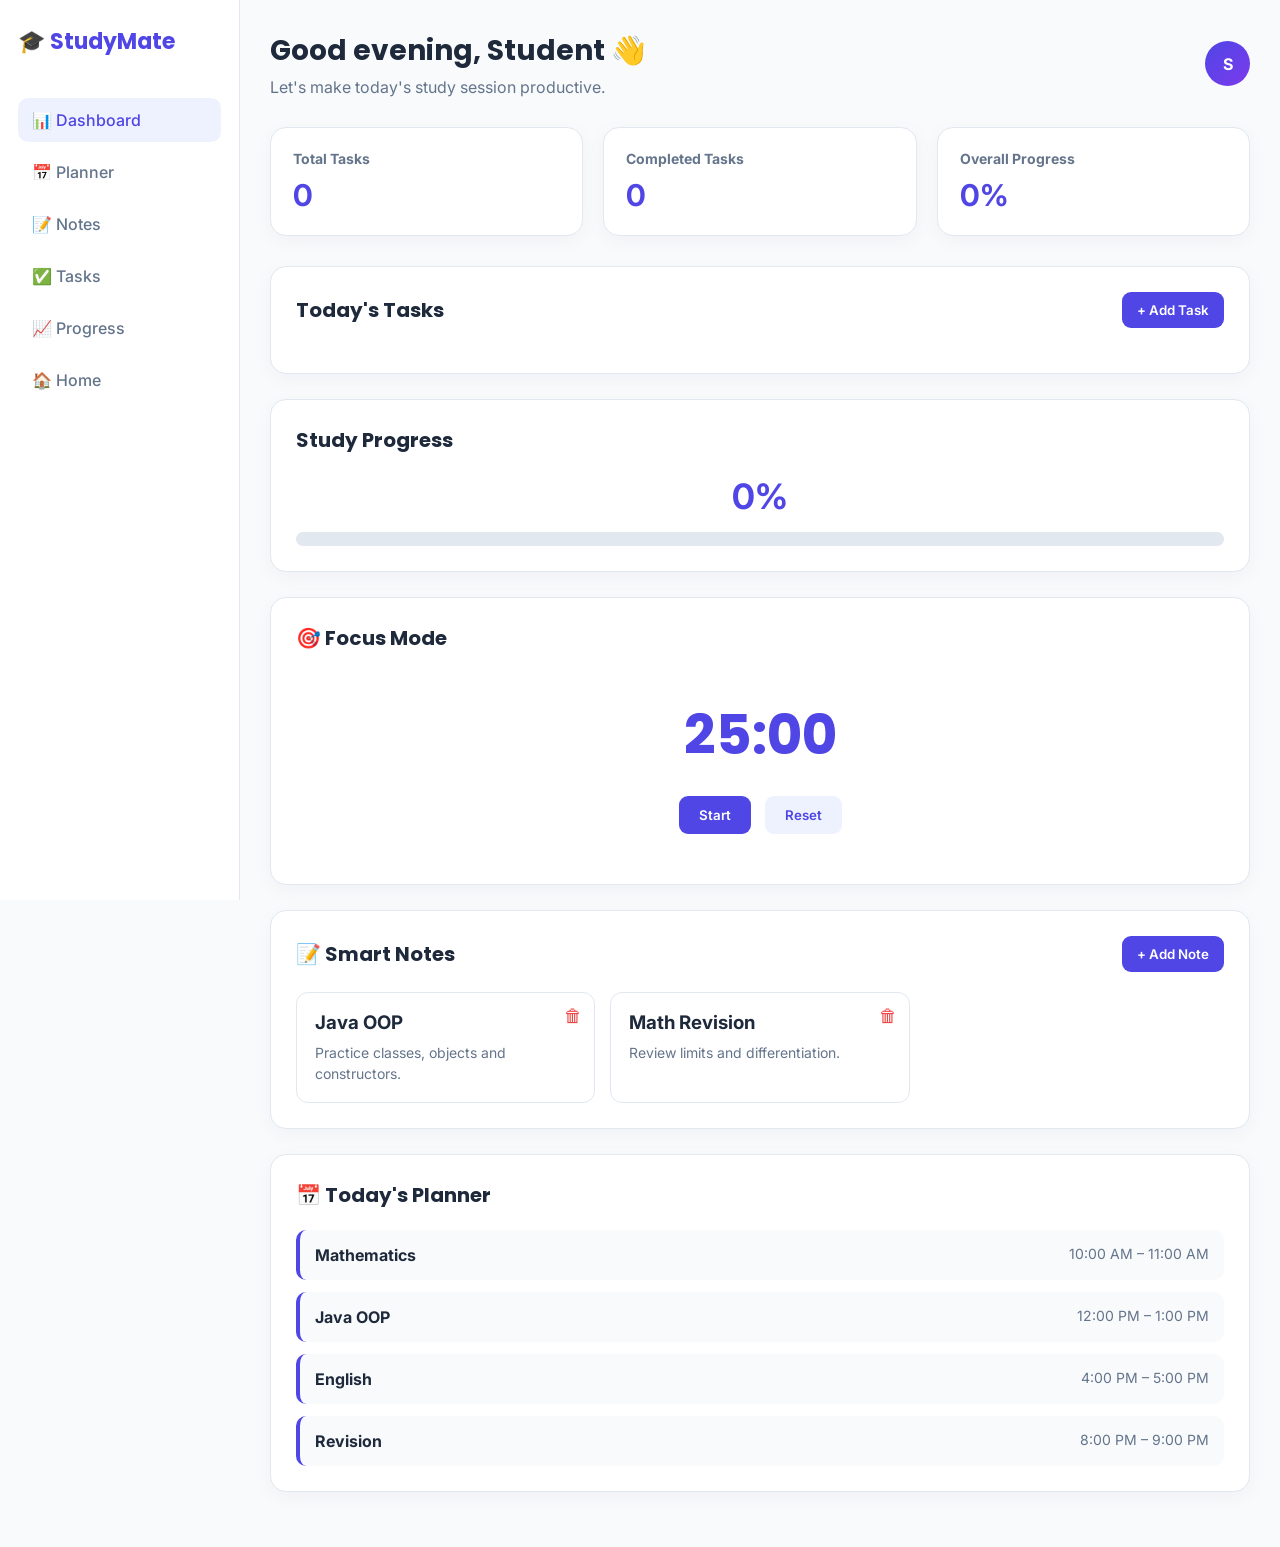
==== index.html @ 7af92cfd "Add initial index.html for StudyMate Dashboard" ====
<!DOCTYPE html>
<html lang="en">
<head>
    <meta charset="UTF-8">
    <meta name="viewport" content="width=device-width, initial-scale=1.0">

    <title>StudyMate Dashboard</title>

    <link rel="stylesheet"
          href="https://fonts.googleapis.com/css2?family=Inter:wght@400;500;600;700&family=Poppins:wght@500;600;700&display=swap">

    <link rel="stylesheet" href="style.css">

    <style>
        * {
            box-sizing: border-box;
            margin: 0;
            padding: 0;
        }

        body {
            font-family: "Inter", sans-serif;
            background: #f8fafc;
            color: #1e293b;
        }

        button {
            font-family: inherit;
            cursor: pointer;
        }

        .dashboard-layout {
            display: flex;
            min-height: 100vh;
        }

        /* SIDEBAR */

        .sidebar {
            width: 240px;
            background: white;
            border-right: 1px solid #e2e8f0;
            padding: 25px 18px;
            position: fixed;
            height: 100vh;
            left: 0;
            top: 0;
        }

        .side-logo {
            font-family: "Poppins", sans-serif;
            font-size: 22px;
            font-weight: 700;
            color: #4f46e5;
            margin-bottom: 40px;
        }

        .side-menu {
            display: flex;
            flex-direction: column;
            gap: 8px;
        }

        .side-menu a {
            text-decoration: none;
            color: #64748b;
            padding: 12px 14px;
            border-radius: 10px;
            font-weight: 500;
            transition: 0.2s;
        }

        .side-menu a:hover,
        .side-menu a.active {
            background: #eef2ff;
            color: #4f46e5;
        }

        /* MAIN */

        .main {
            margin-left: 240px;
            width: calc(100% - 240px);
            padding: 30px;
        }

        .topbar {
            display: flex;
            justify-content: space-between;
            align-items: center;
            margin-bottom: 30px;
        }

        .topbar h1 {
            font-family: "Poppins", sans-serif;
            font-size: 28px;
        }

        .topbar p {
            color: #64748b;
            margin-top: 5px;
        }

        .profile {
            width: 45px;
            height: 45px;
            border-radius: 50%;
            background: linear-gradient(135deg, #4f46e5, #7c3aed);
            color: white;
            display: flex;
            justify-content: center;
            align-items: center;
            font-weight: 700;
        }

        /* STATS */

        .stats {
            display: grid;
            grid-template-columns: repeat(3, 1fr);
            gap: 20px;
            margin-bottom: 30px;
        }

        .stat-card {
            background: white;
            border: 1px solid #e2e8f0;
            border-radius: 16px;
            padding: 22px;
            box-shadow: 0 5px 20px rgba(15, 23, 42, 0.04);
        }

        .stat-card h3 {
            font-size: 14px;
            color: #64748b;
            margin-bottom: 10px;
        }

        .stat-card strong {
            font-size: 30px;
            color: #4f46e5;
        }

    /* SECTIONS */

        .section {
         background: white;
            border: 1px solid #e2e8f0;
            border-radius: 16px;
            padding: 25px;
            margin-bottom: 25px;
            box-shadow: 0 5px 20px rgba(15, 23, 42, 0.04);
        }

        .section-header {
            display: flex;
            justify-content: space-between;
            align-items: center;
            margin-bottom: 20px;
        }

        .section-header h2 {
            font-family: "Poppins", sans-serif;
            font-size: 20px;
        }

        .add-btn {
            background: #4f46e5;
            color: white;
            border: none;
            padding: 10px 15px;
            border-radius: 9px;
            font-weight: 600;
        }

        .add-btn:hover {
            background: #4338ca;
        }

        /* TASKS */

        .task {
            display: flex;
            align-items: center;
            justify-content: space-between;
            padding: 15px;
            border: 1px solid #e2e8f0;
            border-radius: 12px;
            margin-bottom: 12px;
        }

        .task-left {
            display: flex;
            align-items: center;
            gap: 12px;
        }

        .task-left input {
            width: 18px;
            height: 18px;
            accent-color: #4f46e5;
        }

        .task-info h4 {
            margin-bottom: 4px;
        }

        .task-info span {
            font-size: 13px;
            color: #64748b;
        }

        .delete-btn {
            border: none;
            background: transparent;
            color: #ef4444;
            font-size: 18px;
        }

        .completed h4 {
            text-decoration: line-through;
            color: #94a3b8;
        }

        /* PROGRESS */

        .progress-container {
            margin-top: 15px;
        }

        .progress-bar {
            height: 14px;
            background: #e2e8f0;
            border-radius: 20px;
            overflow: hidden;
        }

        .progress-fill {
            height: 100%;
            width: 0%;
            background: linear-gradient(90deg, #4f46e5, #7c3aed);
            transition: 0.4s;
        }

        .progress-number {
            text-align: center;
            font-size: 35px;
            font-weight: 700;
            color: #4f46e5;
            margin-bottom: 15px;
        }

        /* FOCUS MODE */

        .focus-box {
            text-align: center;
            padding: 20px;
        }

        #timer {
            font-family: "Poppins", sans-serif;
            font-size: 55px;
            font-weight: 700;
            color: #4f46e5;
            margin-bottom: 15px;
        }

        .timer-buttons button {
            border: none;
            padding: 11px 20px;
            border-radius: 9px;
            margin: 5px;
            font-weight: 600;
        }

        .start-btn {
            background: #4f46e5;
            color: white;
        }

        .reset-btn {
            background: #eef2ff;
            color: #4f46e5;
        }

        /* NOTES */

        .notes-grid {
            display: grid;
            grid-template-columns: repeat(3, 1fr);
            gap: 15px;
        }

        .note {
            border: 1px solid #e2e8f0;
            padding: 18px;
            border-radius: 12px;
            position: relative;
        }

        .note h3 {
            margin-bottom: 8px;
        }

        .note p {
            color: #64748b;
            font-size: 14px;
            line-height: 1.5;
        }

        .note .delete-btn {
            position: absolute;
            right: 12px;
            top: 12px;
        }

        /* PLANNER */

        .schedule {
            display: grid;
            gap: 12px;
        }

        .schedule-item {
            display: flex;
            justify-content: space-between;
            padding: 15px;
            border-radius: 10px;
            background: #f8fafc;
            border-left: 4px solid #4f46e5;
        }

        .schedule-item span {
            color: #64748b;
            font-size: 14px;
        }

        /* MODAL */

        .modal {
            display: none;
            position: fixed;
            inset: 0;
            background: rgba(15, 23, 42, 0.45);
            justify-content: center;
            align-items: center;
            z-index: 1000;
        }

        .modal-content {
            background: white;
            width: 90%;
            max-width: 450px;
            padding: 25px;
            border-radius: 16px;
        }

        .modal-content h2 {
            font-family: "Poppins", sans-serif;
            margin-bottom: 20px;
        }

        .modal-content input,
        .modal-content textarea {
            width: 100%;
            padding: 12px;
            border: 1px solid #e2e8f0;
            border-radius: 9px;
            margin-bottom: 12px;
            font-family: inherit;
        }

        .modal-content textarea {
            min-height: 120px;
            resize: vertical;
        }

        .modal-actions {
            display: flex;
            justify-content: flex-end;
            gap: 10px;
        }

        .modal-actions button {
            padding: 10px 16px;
            border-radius: 8px;
            border: none;
        }

        .cancel-btn {
            background: #e2e8f0;
        }

        .save-btn {
            background: #4f46e5;
            color: white;
        }

        /* RESPONSIVE */

        @media (max-width: 900px) {
            .sidebar {
                width: 190px;
            }

            .main {
                margin-left: 190px;
                width: calc(100% - 190px);
            }

            .stats {
                grid-template-columns: 1fr;
            }

            .notes-grid {
                grid-template-columns: 1fr;
            }
        }

        @media (max-width: 650px) {
            .sidebar {
                display: none;
            }

            .main {
                margin-left: 0;
                width: 100%;
                padding: 20px;
            }

            .topbar h1 {
                font-size: 22px;
            }
        }
    </style>
</head>

<body>

<div class="dashboard-layout">

    <!-- SIDEBAR -->

    <aside class="sidebar">

        <div class="side-logo">
            🎓 StudyMate
        </div>

        <nav class="side-menu">
            <a href="#dashboard" class="active">📊 Dashboard</a>
            <a href="#planner">📅 Planner</a>
            <a href="#notes">📝 Notes</a>
            <a href="#tasks">✅ Tasks</a>
            <a href="#progress">📈 Progress</a>
            <a href="index.html">🏠 Home</a>
        </nav>

    </aside>


    <!-- MAIN CONTENT -->

    <main class="main" id="dashboard">

        <!-- TOP BAR -->

        <div class="topbar">

            <div>
                <h1>Good evening, Student 👋</h1>
                <p>Let's make today's study session productive.</p>
            </div>

            <div class="profile">
                S
            </div>

        </div>


        <!-- STATS -->

        <div class="stats">

            <div class="stat-card">
                <h3>Total Tasks</h3>
                <strong id="totalTasks">0</strong>
            </div>

            <div class="stat-card">
                <h3>Completed Tasks</h3>
                <strong id="completedTasks">0</strong>
            </div>

            <div class="stat-card">
                <h3>Overall Progress</h3>
                <strong id="progressText">0%</strong>
            </div>

        </div>


        <!-- TASKS -->

        <section class="section" id="tasks">

            <div class="section-header">

                <h2>Today's Tasks</h2>

                <button class="add-btn" onclick="openTaskModal()">
                    + Add Task
                </button>

            </div>

            <div id="taskList"></div>

        </section>


        <!-- PROGRESS -->

        <section class="section" id="progress">

            <div class="section-header">
                <h2>Study Progress</h2>
            </div>

            <div class="progress-number" id="bigProgress">
                0%
            </div>

            <div class="progress-container">

                <div class="progress-bar">
                    <div class="progress-fill" id="progressFill"></div>
                </div>

            </div>

        </section>


        <!-- FOCUS MODE -->

        <section class="section">

            <div class="section-header">
                <h2>🎯 Focus Mode</h2>
            </div>

            <div class="focus-box">

                <div id="timer">
                    25:00
                </div>

                <div class="timer-buttons">

                    <button class="start-btn" onclick="startTimer()">
                        Start
                    </button>

                    <button class="reset-btn" onclick="resetTimer()">
                        Reset
                    </button>

                </div>

            </div>

        </section>


        <!-- NOTES -->

        <section class="section" id="notes">

            <div class="section-header">

                <h2>📝 Smart Notes</h2>

                <button class="add-btn" onclick="openNoteModal()">
                    + Add Note
                </button>

            </div>

            <div class="notes-grid" id="noteList"></div>

        </section>


        <!-- PLANNER -->

        <section class="section" id="planner">

            <div class="section-header">

                <h2>📅 Today's Planner</h2>

            </div>

            <div class="schedule">

                <div class="schedule-item">
                    <strong>Mathematics</strong>
                    <span>10:00 AM – 11:00 AM</span>
                </div>

                <div class="schedule-item">
                    <strong>Java OOP</strong>
                    <span>12:00 PM – 1:00 PM</span>
                </div>

                <div class="schedule-item">
                    <strong>English</strong>
                    <span>4:00 PM – 5:00 PM</span>
                </div>

                <div class="schedule-item">
                    <strong>Revision</strong>
                    <span>8:00 PM – 9:00 PM</span>
                </div>

            </div>

        </section>

      </main>

</div>


<!-- TASK MODAL -->

<div class="modal" id="taskModal">

    <div class="modal-content">

        <h2>Add New Task</h2>

        <input
            type="text"
            id="taskName"
            placeholder="Task name"
        >

        <input
            type="text"
            id="taskSubject"
            placeholder="Subject"
        >

        <div class="modal-actions">

            <button
                class="cancel-btn"
                onclick="closeTaskModal()">
                Cancel
            </button>

            <button
                class="save-btn"
                onclick="addTask()">
                Add Task
            </button>
        </div>
     </div>
    </div>


<!-- NOTE MODAL -->

<div class="modal" id="noteModal">

    <div class="modal-content">

        <h2>Add New Note</h2>

        <input
            type="text"
            id="noteTitle"
            placeholder="Note title"
        >
       <textarea
            id="noteText"
            placeholder="Write your note..."
        ></textarea>
        

        <div class="modal-actions">

            <button
                class="cancel-btn"
                onclick="closeNoteModal()">
                Cancel
            </button>

            <button
                class="save-btn"
                onclick="addNote()">
                Save Note
            </button>

        </div>

    </div>
</div>


<script>

    /* =========================
       TASK MANAGER
    ========================= */

    let tasks = JSON.parse(
    localStorage.getItem("studyMateTasks")
     ) || [];


    function saveTasks() {

        localStorage.setItem(
            "studyMateTasks",
            JSON.stringify(tasks)
        );

    }
    function displayTasks() {

        const taskList =
            document.getElementById("taskList");

        taskList.innerHTML = "";

        tasks.forEach(task => {

            const taskElement =
                document.createElement("div");

            taskElement.className =
                "task " +
                (task.completed ? "completed" : "");

            taskElement.innerHTML = `

                <div class="task-left">

                    <input
                        type="checkbox"
                        ${task.completed ? "checked" : ""}
                        onchange="toggleTask(${task.id})"
                     >

                    <div class="task-info">

                        <h4>${task.name}</h4>

                        <span>
                            ${task.subject}
                        </span>

                    </div>

                  </div>

                <button
                    class="delete-btn"
                    onclick="deleteTask(${task.id})">
                    🗑
                </button>
               `;

            taskList.appendChild(taskElement);

        });

        updateProgress();

    }


    function toggleTask(id) {

        tasks = tasks.map(task => {

            if (task.id === id) {

              return {
              ...task,
              completed: !task.completed
                };

            }

            return task;

        });

        saveTasks();
        displayTasks();

    }


    function deleteTask(id) {

        tasks = tasks.filter(
            task => task.id !== id
        );

        saveTasks();
        displayTasks();

    }


    function updateProgress() {

        const total = tasks.length;

        const completed =
            tasks.filter(
                task => task.completed
            ).length;

        const progress =
            total === 0
                ? 0
                : Math.round(
                    (completed / total) * 100
                );

        document.getElementById(
            "totalTasks"
        ).textContent = total;

        document.getElementById(
            "completedTasks"
        ).textContent = completed;

        document.getElementById(
            "progressText"
        ).textContent = progress + "%";

        document.getElementById(
            "bigProgress"
        ).textContent = progress + "%";

        document.getElementById(
            "progressFill"
        ).style.width = progress + "%";

    }


    /* =========================
       TASK MODAL
    ========================= */

    function openTaskModal() {

        document.getElementById(
            "taskModal"
        ).style.display = "flex";

    }


    function closeTaskModal() {

        document.getElementById(
            "taskModal"
        ).style.display = "none";

    }


    function addTask() {

        const name =
            document.getElementById(
                "taskName"
            ).value.trim();

        const subject =
            document.getElementById(
                "taskSubject"
            ).value.trim();

        if (name === "") {

            alert("Please enter a task name.");

            return;

        }

        const newTask = {

            id: Date.now(),

            name: name,

            subject:
                subject || "General",

            completed: false

        };

        tasks.push(newTask);

        saveTasks();

        displayTasks();

        document.getElementById(
            "taskName"
        ).value = "";

        document.getElementById(
            "taskSubject"
        ).value = "";

        closeTaskModal();

    }
        /*=========================
       NOTES
    ========================= */

    let notes = JSON.parse(
        localStorage.getItem("studyMateNotes")
    ) || [

        {
            id: 1,
            title: "Java OOP",
            text: "Practice classes, objects and constructors."
        },

        {
            id: 2,
            title: "Math Revision",
            text: "Review limits and differentiation."
        }

    ];


    function saveNotes() {

        localStorage.setItem(
            "studyMateNotes",
            JSON.stringify(notes)
        );

    }


    function displayNotes() {

        const noteList =
            document.getElementById(
                "noteList"
            );

        noteList.innerHTML = "";

        notes.forEach(note => {

            const noteElement =
                document.createElement("div");

            noteElement.className = "note";

            noteElement.innerHTML = `

                <h3>${note.title}</h3>

                <p>${note.text}</p>

                <button
                    class="delete-btn"
                    onclick="deleteNote(${note.id})">
                    🗑
                </button>

            `;

            noteList.appendChild(noteElement);

        });

    }


    function openNoteModal() {

        document.getElementById(
            "noteModal"
        ).style.display = "flex";

    }


    function closeNoteModal() {

        document.getElementById(
            "noteModal"
        ).style.display = "none";

    }


    function addNote() {

        const title =
            document.getElementById(
                "noteTitle"
            ).value.trim();

        const text =
            document.getElementById(
                "noteText"
            ).value.trim();

        if (title === "" || text === "") {

            alert("Please complete the note.");

            return;

        }

        notes.push({

            id: Date.now(),

            title: title,

            text: text

        });

        saveNotes();

        displayNotes();

        document.getElementById(
            "noteTitle"
        ).value = "";

        document.getElementById(
            "noteText"
        ).value = "";

        closeNoteModal();

    }


    function deleteNote(id) {

        notes = notes.filter(
            note=> note.id !== id
        );

        saveNotes();

        displayNotes();

    }


    /* =========================
       FOCUS TIMER
    ========================= */

    let timeLeft = 25 * 60;

    let timerInterval = null;


    function updateTimer() {

        const minutes =
            Math.floor(timeLeft / 60);

        const seconds =
            timeLeft % 60;

        document.getElementById(
            "timer"
        ).textContent =

            String(minutes).padStart(2, "0")
            + ":" +
            String(seconds).padStart(2, "0");

    }


    function startTimer() {

        if (timerInterval !== null) {
            return;
        }

        timerInterval =
            setInterval(()=>{
            if (timeLeft > 0) {

                    timeLeft--; updateTimer();

                } else {

                    clearInterval(
                        timerInterval
                    );

                    timerInterval = null;

                    alert(
                        "Focus session completed! 🎉"
                    );

                }

            }, 1000);

    }


    function resetTimer() {

     clearInterval(
            timerInterval
        );

        timerInterval = null;

        timeLeft = 25 * 60;

        updateTimer();

    }

 /* =========================
       INITIAL LOAD
 ========================= */

    displayTasks();

    displayNotes();

    updateTimer();

</script>

</body>
</html>
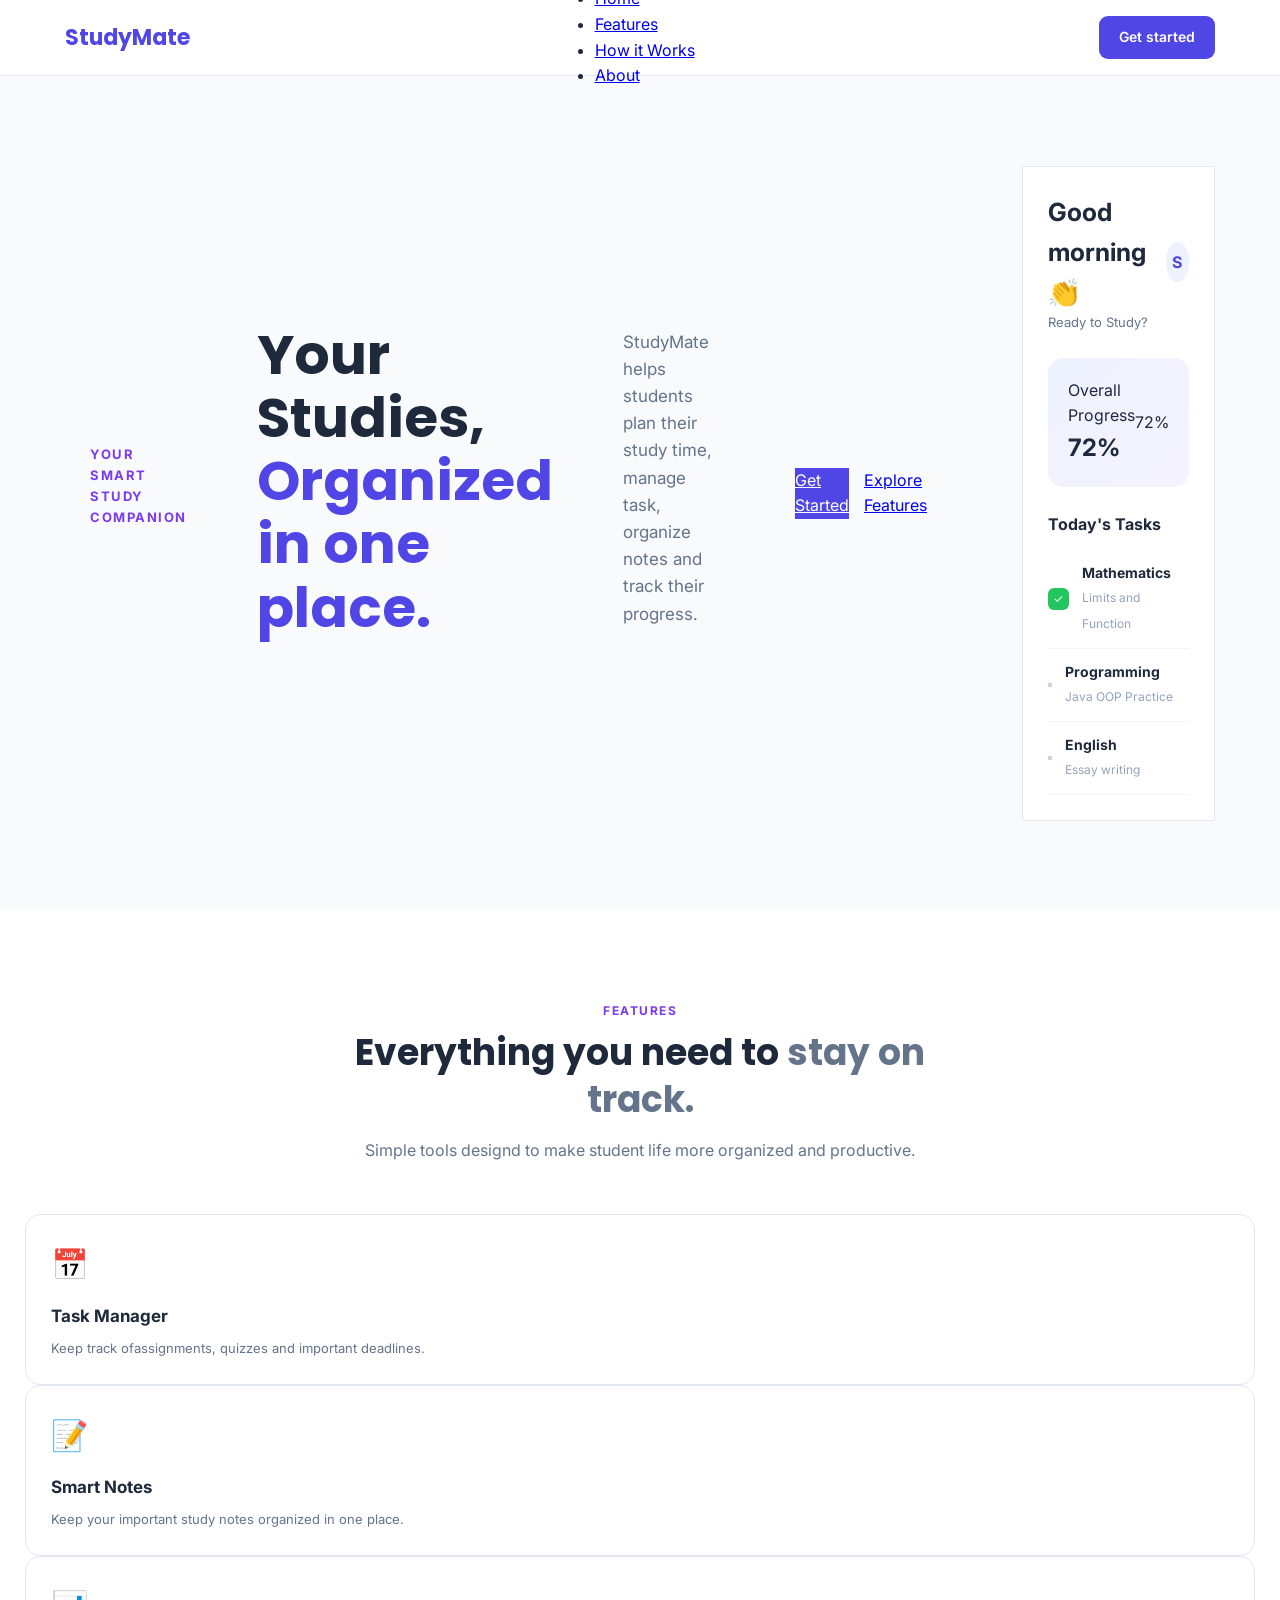
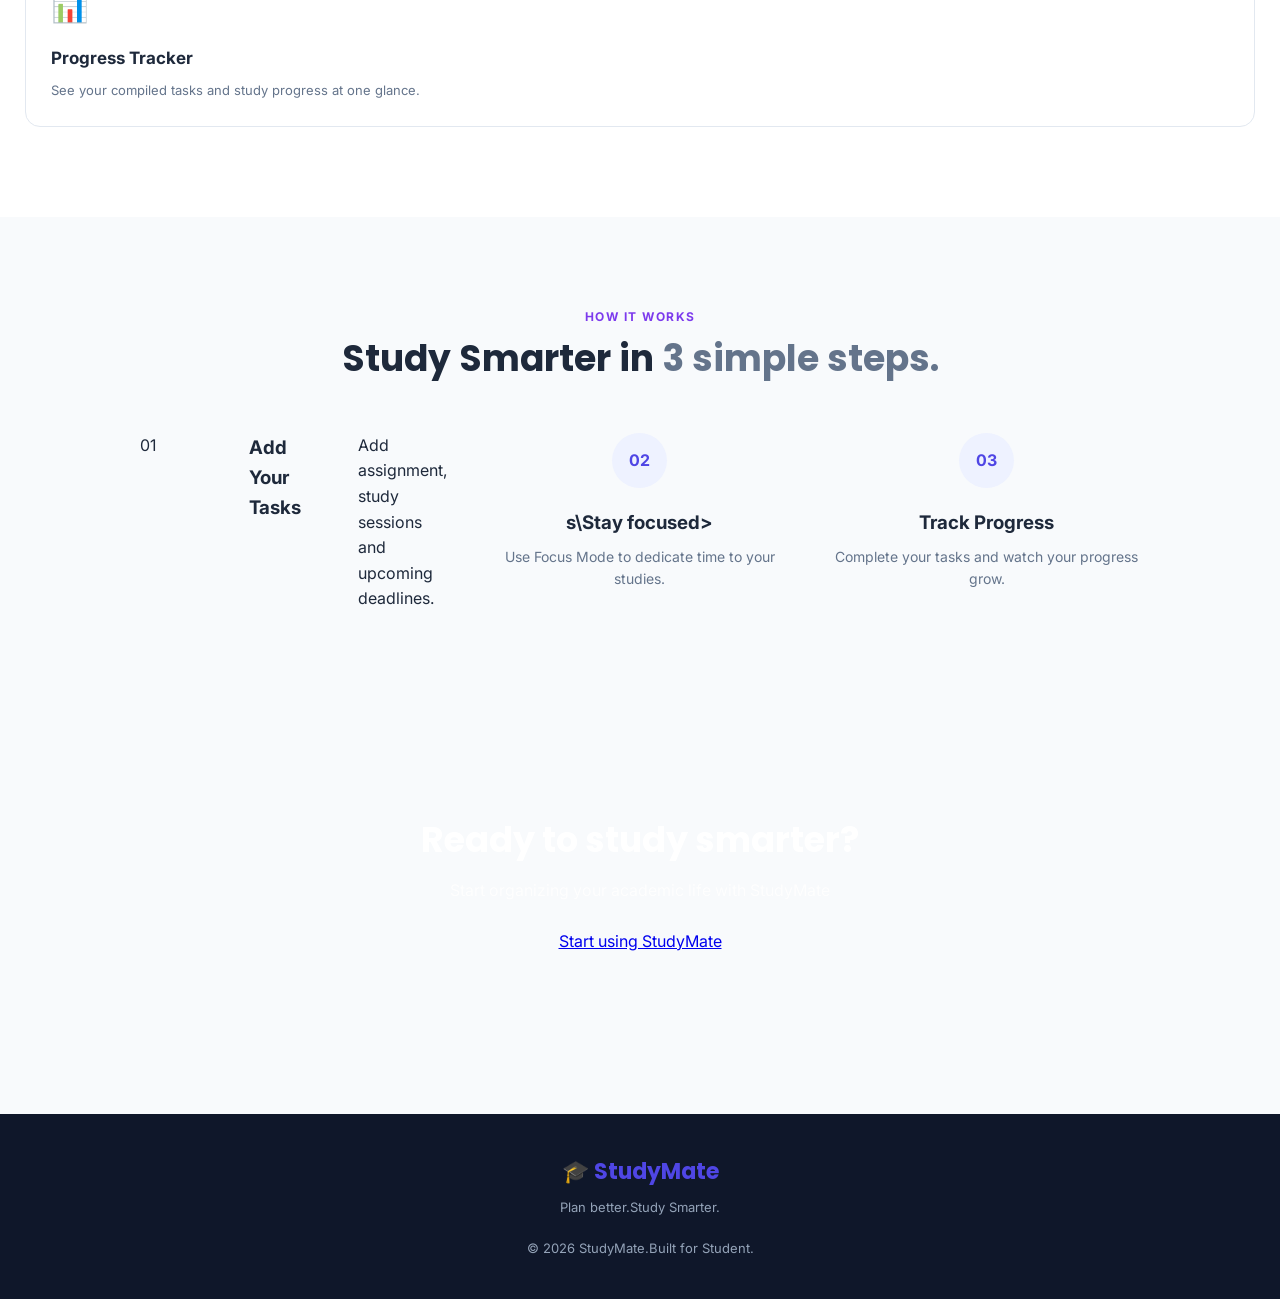
==== commit 3689dd6f: "Add files via upload" ====
--- a/index.html
+++ b/index.html
@@ -1,1168 +1,216 @@
-<!DOCTYPE html>
-<html lang="en">
-<head>
-    <meta charset="UTF-8">
-    <meta name="viewport" content="width=device-width, initial-scale=1.0">
-
-    <title>StudyMate Dashboard</title>
-
-    <link rel="stylesheet"
-          href="https://fonts.googleapis.com/css2?family=Inter:wght@400;500;600;700&family=Poppins:wght@500;600;700&display=swap">
-
-    <link rel="stylesheet" href="style.css">
-
-    <style>
-        * {
-            box-sizing: border-box;
-            margin: 0;
-            padding: 0;
-        }
-
-        body {
-            font-family: "Inter", sans-serif;
-            background: #f8fafc;
-            color: #1e293b;
-        }
-
-        button {
-            font-family: inherit;
-            cursor: pointer;
-        }
-
-        .dashboard-layout {
-            display: flex;
-            min-height: 100vh;
-        }
-
-        /* SIDEBAR */
-
-        .sidebar {
-            width: 240px;
-            background: white;
-            border-right: 1px solid #e2e8f0;
-            padding: 25px 18px;
-            position: fixed;
-            height: 100vh;
-            left: 0;
-            top: 0;
-        }
-
-        .side-logo {
-            font-family: "Poppins", sans-serif;
-            font-size: 22px;
-            font-weight: 700;
-            color: #4f46e5;
-            margin-bottom: 40px;
-        }
-
-        .side-menu {
-            display: flex;
-            flex-direction: column;
-            gap: 8px;
-        }
-
-        .side-menu a {
-            text-decoration: none;
-            color: #64748b;
-            padding: 12px 14px;
-            border-radius: 10px;
-            font-weight: 500;
-            transition: 0.2s;
-        }
-
-        .side-menu a:hover,
-        .side-menu a.active {
-            background: #eef2ff;
-            color: #4f46e5;
-        }
-
-        /* MAIN */
-
-        .main {
-            margin-left: 240px;
-            width: calc(100% - 240px);
-            padding: 30px;
-        }
-
-        .topbar {
-            display: flex;
-            justify-content: space-between;
-            align-items: center;
-            margin-bottom: 30px;
-        }
-
-        .topbar h1 {
-            font-family: "Poppins", sans-serif;
-            font-size: 28px;
-        }
-
-        .topbar p {
-            color: #64748b;
-            margin-top: 5px;
-        }
-
-        .profile {
-            width: 45px;
-            height: 45px;
-            border-radius: 50%;
-            background: linear-gradient(135deg, #4f46e5, #7c3aed);
-            color: white;
-            display: flex;
-            justify-content: center;
-            align-items: center;
-            font-weight: 700;
-        }
-
-        /* STATS */
-
-        .stats {
-            display: grid;
-            grid-template-columns: repeat(3, 1fr);
-            gap: 20px;
-            margin-bottom: 30px;
-        }
-
-        .stat-card {
-            background: white;
-            border: 1px solid #e2e8f0;
-            border-radius: 16px;
-            padding: 22px;
-            box-shadow: 0 5px 20px rgba(15, 23, 42, 0.04);
-        }
-
-        .stat-card h3 {
-            font-size: 14px;
-            color: #64748b;
-            margin-bottom: 10px;
-        }
-
-        .stat-card strong {
-            font-size: 30px;
-            color: #4f46e5;
-        }
-
-    /* SECTIONS */
-
-        .section {
-         background: white;
-            border: 1px solid #e2e8f0;
-            border-radius: 16px;
-            padding: 25px;
-            margin-bottom: 25px;
-            box-shadow: 0 5px 20px rgba(15, 23, 42, 0.04);
-        }
-
-        .section-header {
-            display: flex;
-            justify-content: space-between;
-            align-items: center;
-            margin-bottom: 20px;
-        }
-
-        .section-header h2 {
-            font-family: "Poppins", sans-serif;
-            font-size: 20px;
-        }
-
-        .add-btn {
-            background: #4f46e5;
-            color: white;
-            border: none;
-            padding: 10px 15px;
-            border-radius: 9px;
-            font-weight: 600;
-        }
-
-        .add-btn:hover {
-            background: #4338ca;
-        }
-
-        /* TASKS */
-
-        .task {
-            display: flex;
-            align-items: center;
-            justify-content: space-between;
-            padding: 15px;
-            border: 1px solid #e2e8f0;
-            border-radius: 12px;
-            margin-bottom: 12px;
-        }
-
-        .task-left {
-            display: flex;
-            align-items: center;
-            gap: 12px;
-        }
-
-        .task-left input {
-            width: 18px;
-            height: 18px;
-            accent-color: #4f46e5;
-        }
-
-        .task-info h4 {
-            margin-bottom: 4px;
-        }
-
-        .task-info span {
-            font-size: 13px;
-            color: #64748b;
-        }
-
-        .delete-btn {
-            border: none;
-            background: transparent;
-            color: #ef4444;
-            font-size: 18px;
-        }
-
-        .completed h4 {
-            text-decoration: line-through;
-            color: #94a3b8;
-        }
-
-        /* PROGRESS */
-
-        .progress-container {
-            margin-top: 15px;
-        }
-
-        .progress-bar {
-            height: 14px;
-            background: #e2e8f0;
-            border-radius: 20px;
-            overflow: hidden;
-        }
-
-        .progress-fill {
-            height: 100%;
-            width: 0%;
-            background: linear-gradient(90deg, #4f46e5, #7c3aed);
-            transition: 0.4s;
-        }
-
-        .progress-number {
-            text-align: center;
-            font-size: 35px;
-            font-weight: 700;
-            color: #4f46e5;
-            margin-bottom: 15px;
-        }
-
-        /* FOCUS MODE */
-
-        .focus-box {
-            text-align: center;
-            padding: 20px;
-        }
-
-        #timer {
-            font-family: "Poppins", sans-serif;
-            font-size: 55px;
-            font-weight: 700;
-            color: #4f46e5;
-            margin-bottom: 15px;
-        }
-
-        .timer-buttons button {
-            border: none;
-            padding: 11px 20px;
-            border-radius: 9px;
-            margin: 5px;
-            font-weight: 600;
-        }
-
-        .start-btn {
-            background: #4f46e5;
-            color: white;
-        }
-
-        .reset-btn {
-            background: #eef2ff;
-            color: #4f46e5;
-        }
-
-        /* NOTES */
-
-        .notes-grid {
-            display: grid;
-            grid-template-columns: repeat(3, 1fr);
-            gap: 15px;
-        }
-
-        .note {
-            border: 1px solid #e2e8f0;
-            padding: 18px;
-            border-radius: 12px;
-            position: relative;
-        }
-
-        .note h3 {
-            margin-bottom: 8px;
-        }
-
-        .note p {
-            color: #64748b;
-            font-size: 14px;
-            line-height: 1.5;
-        }
-
-        .note .delete-btn {
-            position: absolute;
-            right: 12px;
-            top: 12px;
-        }
-
-        /* PLANNER */
-
-        .schedule {
-            display: grid;
-            gap: 12px;
-        }
-
-        .schedule-item {
-            display: flex;
-            justify-content: space-between;
-            padding: 15px;
-            border-radius: 10px;
-            background: #f8fafc;
-            border-left: 4px solid #4f46e5;
-        }
-
-        .schedule-item span {
-            color: #64748b;
-            font-size: 14px;
-        }
-
-        /* MODAL */
-
-        .modal {
-            display: none;
-            position: fixed;
-            inset: 0;
-            background: rgba(15, 23, 42, 0.45);
-            justify-content: center;
-            align-items: center;
-            z-index: 1000;
-        }
-
-        .modal-content {
-            background: white;
-            width: 90%;
-            max-width: 450px;
-            padding: 25px;
-            border-radius: 16px;
-        }
-
-        .modal-content h2 {
-            font-family: "Poppins", sans-serif;
-            margin-bottom: 20px;
-        }
-
-        .modal-content input,
-        .modal-content textarea {
-            width: 100%;
-            padding: 12px;
-            border: 1px solid #e2e8f0;
-            border-radius: 9px;
-            margin-bottom: 12px;
-            font-family: inherit;
-        }
-
-        .modal-content textarea {
-            min-height: 120px;
-            resize: vertical;
-        }
-
-        .modal-actions {
-            display: flex;
-            justify-content: flex-end;
-            gap: 10px;
-        }
-
-        .modal-actions button {
-            padding: 10px 16px;
-            border-radius: 8px;
-            border: none;
-        }
-
-        .cancel-btn {
-            background: #e2e8f0;
-        }
-
-        .save-btn {
-            background: #4f46e5;
-            color: white;
-        }
-
-        /* RESPONSIVE */
-
-        @media (max-width: 900px) {
-            .sidebar {
-                width: 190px;
-            }
-
-            .main {
-                margin-left: 190px;
-                width: calc(100% - 190px);
-            }
-
-            .stats {
-                grid-template-columns: 1fr;
-            }
-
-            .notes-grid {
-                grid-template-columns: 1fr;
-            }
-        }
-
-        @media (max-width: 650px) {
-            .sidebar {
-                display: none;
-            }
-
-            .main {
-                margin-left: 0;
-                width: 100%;
-                padding: 20px;
-            }
-
-            .topbar h1 {
-                font-size: 22px;
-            }
-        }
-    </style>
-</head>
-
-<body>
-
-<div class="dashboard-layout">
-
-    <!-- SIDEBAR -->
-
-    <aside class="sidebar">
-
-        <div class="side-logo">
-            🎓 StudyMate
-        </div>
-
-        <nav class="side-menu">
-            <a href="#dashboard" class="active">📊 Dashboard</a>
-            <a href="#planner">📅 Planner</a>
-            <a href="#notes">📝 Notes</a>
-            <a href="#tasks">✅ Tasks</a>
-            <a href="#progress">📈 Progress</a>
-            <a href="index.html">🏠 Home</a>
-        </nav>
-
-    </aside>
-
-
-    <!-- MAIN CONTENT -->
-
-    <main class="main" id="dashboard">
-
-        <!-- TOP BAR -->
-
-        <div class="topbar">
-
-            <div>
-                <h1>Good evening, Student 👋</h1>
-                <p>Let's make today's study session productive.</p>
-            </div>
-
-            <div class="profile">
-                S
-            </div>
-
-        </div>
-
-
-        <!-- STATS -->
-
-        <div class="stats">
-
-            <div class="stat-card">
-                <h3>Total Tasks</h3>
-                <strong id="totalTasks">0</strong>
-            </div>
-
-            <div class="stat-card">
-                <h3>Completed Tasks</h3>
-                <strong id="completedTasks">0</strong>
-            </div>
-
-            <div class="stat-card">
-                <h3>Overall Progress</h3>
-                <strong id="progressText">0%</strong>
-            </div>
-
-        </div>
-
-
-        <!-- TASKS -->
-
-        <section class="section" id="tasks">
-
-            <div class="section-header">
-
-                <h2>Today's Tasks</h2>
-
-                <button class="add-btn" onclick="openTaskModal()">
-                    + Add Task
-                </button>
-
-            </div>
-
-            <div id="taskList"></div>
-
-        </section>
-
-
-        <!-- PROGRESS -->
-
-        <section class="section" id="progress">
-
-            <div class="section-header">
-                <h2>Study Progress</h2>
-            </div>
-
-            <div class="progress-number" id="bigProgress">
-                0%
-            </div>
-
-            <div class="progress-container">
-
-                <div class="progress-bar">
-                    <div class="progress-fill" id="progressFill"></div>
-                </div>
-
-            </div>
-
-        </section>
-
-
-        <!-- FOCUS MODE -->
-
-        <section class="section">
-
-            <div class="section-header">
-                <h2>🎯 Focus Mode</h2>
-            </div>
-
-            <div class="focus-box">
-
-                <div id="timer">
-                    25:00
-                </div>
-
-                <div class="timer-buttons">
-
-                    <button class="start-btn" onclick="startTimer()">
-                        Start
-                    </button>
-
-                    <button class="reset-btn" onclick="resetTimer()">
-                        Reset
-                    </button>
-
-                </div>
-
-            </div>
-
-        </section>
-
-
-        <!-- NOTES -->
-
-        <section class="section" id="notes">
-
-            <div class="section-header">
-
-                <h2>📝 Smart Notes</h2>
-
-                <button class="add-btn" onclick="openNoteModal()">
-                    + Add Note
-                </button>
-
-            </div>
-
-            <div class="notes-grid" id="noteList"></div>
-
-        </section>
-
-
-        <!-- PLANNER -->
-
-        <section class="section" id="planner">
-
-            <div class="section-header">
-
-                <h2>📅 Today's Planner</h2>
-
-            </div>
-
-            <div class="schedule">
-
-                <div class="schedule-item">
-                    <strong>Mathematics</strong>
-                    <span>10:00 AM – 11:00 AM</span>
-                </div>
-
-                <div class="schedule-item">
-                    <strong>Java OOP</strong>
-                    <span>12:00 PM – 1:00 PM</span>
-                </div>
-
-                <div class="schedule-item">
-                    <strong>English</strong>
-                    <span>4:00 PM – 5:00 PM</span>
-                </div>
-
-                <div class="schedule-item">
-                    <strong>Revision</strong>
-                    <span>8:00 PM – 9:00 PM</span>
-                </div>
-
-            </div>
-
-        </section>
-
-      </main>
-
-</div>
-
-
-<!-- TASK MODAL -->
-
-<div class="modal" id="taskModal">
-
-    <div class="modal-content">
-
-        <h2>Add New Task</h2>
-
-        <input
-            type="text"
-            id="taskName"
-            placeholder="Task name"
-        >
-
-        <input
-            type="text"
-            id="taskSubject"
-            placeholder="Subject"
-        >
-
-        <div class="modal-actions">
-
-            <button
-                class="cancel-btn"
-                onclick="closeTaskModal()">
-                Cancel
-            </button>
-
-            <button
-                class="save-btn"
-                onclick="addTask()">
-                Add Task
-            </button>
-        </div>
-     </div>
-    </div>
-
-
-<!-- NOTE MODAL -->
-
-<div class="modal" id="noteModal">
-
-    <div class="modal-content">
-
-        <h2>Add New Note</h2>
-
-        <input
-            type="text"
-            id="noteTitle"
-            placeholder="Note title"
-        >
-       <textarea
-            id="noteText"
-            placeholder="Write your note..."
-        ></textarea>
-        
-
-        <div class="modal-actions">
-
-            <button
-                class="cancel-btn"
-                onclick="closeNoteModal()">
-                Cancel
-            </button>
-
-            <button
-                class="save-btn"
-                onclick="addNote()">
-                Save Note
-            </button>
-
-        </div>
-
-    </div>
-</div>
-
-
-<script>
-
-    /* =========================
-       TASK MANAGER
-    ========================= */
-
-    let tasks = JSON.parse(
-    localStorage.getItem("studyMateTasks")
-     ) || [];
-
-
-    function saveTasks() {
-
-        localStorage.setItem(
-            "studyMateTasks",
-            JSON.stringify(tasks)
-        );
-
-    }
-    function displayTasks() {
-
-        const taskList =
-            document.getElementById("taskList");
-
-        taskList.innerHTML = "";
-
-        tasks.forEach(task => {
-
-            const taskElement =
-                document.createElement("div");
-
-            taskElement.className =
-                "task " +
-                (task.completed ? "completed" : "");
-
-            taskElement.innerHTML = `
-
-                <div class="task-left">
-
-                    <input
-                        type="checkbox"
-                        ${task.completed ? "checked" : ""}
-                        onchange="toggleTask(${task.id})"
-                     >
-
-                    <div class="task-info">
-
-                        <h4>${task.name}</h4>
-
-                        <span>
-                            ${task.subject}
-                        </span>
-
-                    </div>
-
-                  </div>
-
-                <button
-                    class="delete-btn"
-                    onclick="deleteTask(${task.id})">
-                    🗑
-                </button>
-               `;
-
-            taskList.appendChild(taskElement);
-
-        });
-
-        updateProgress();
-
-    }
-
-
-    function toggleTask(id) {
-
-        tasks = tasks.map(task => {
-
-            if (task.id === id) {
-
-              return {
-              ...task,
-              completed: !task.completed
-                };
-
-            }
-
-            return task;
-
-        });
-
-        saveTasks();
-        displayTasks();
-
-    }
-
-
-    function deleteTask(id) {
-
-        tasks = tasks.filter(
-            task => task.id !== id
-        );
-
-        saveTasks();
-        displayTasks();
-
-    }
-
-
-    function updateProgress() {
-
-        const total = tasks.length;
-
-        const completed =
-            tasks.filter(
-                task => task.completed
-            ).length;
-
-        const progress =
-            total === 0
-                ? 0
-                : Math.round(
-                    (completed / total) * 100
-                );
-
-        document.getElementById(
-            "totalTasks"
-        ).textContent = total;
-
-        document.getElementById(
-            "completedTasks"
-        ).textContent = completed;
-
-        document.getElementById(
-            "progressText"
-        ).textContent = progress + "%";
-
-        document.getElementById(
-            "bigProgress"
-        ).textContent = progress + "%";
-
-        document.getElementById(
-            "progressFill"
-        ).style.width = progress + "%";
-
-    }
-
-
-    /* =========================
-       TASK MODAL
-    ========================= */
-
-    function openTaskModal() {
-
-        document.getElementById(
-            "taskModal"
-        ).style.display = "flex";
-
-    }
-
-
-    function closeTaskModal() {
-
-        document.getElementById(
-            "taskModal"
-        ).style.display = "none";
-
-    }
-
-
-    function addTask() {
-
-        const name =
-            document.getElementById(
-                "taskName"
-            ).value.trim();
-
-        const subject =
-            document.getElementById(
-                "taskSubject"
-            ).value.trim();
-
-        if (name === "") {
-
-            alert("Please enter a task name.");
-
-            return;
-
-        }
-
-        const newTask = {
-
-            id: Date.now(),
-
-            name: name,
-
-            subject:
-                subject || "General",
-
-            completed: false
-
-        };
-
-        tasks.push(newTask);
-
-        saveTasks();
-
-        displayTasks();
-
-        document.getElementById(
-            "taskName"
-        ).value = "";
-
-        document.getElementById(
-            "taskSubject"
-        ).value = "";
-
-        closeTaskModal();
-
-    }
-        /*=========================
-       NOTES
-    ========================= */
-
-    let notes = JSON.parse(
-        localStorage.getItem("studyMateNotes")
-    ) || [
-
-        {
-            id: 1,
-            title: "Java OOP",
-            text: "Practice classes, objects and constructors."
-        },
-
-        {
-            id: 2,
-            title: "Math Revision",
-            text: "Review limits and differentiation."
-        }
-
-    ];
-
-
-    function saveNotes() {
-
-        localStorage.setItem(
-            "studyMateNotes",
-            JSON.stringify(notes)
-        );
-
-    }
-
-
-    function displayNotes() {
-
-        const noteList =
-            document.getElementById(
-                "noteList"
-            );
-
-        noteList.innerHTML = "";
-
-        notes.forEach(note => {
-
-            const noteElement =
-                document.createElement("div");
-
-            noteElement.className = "note";
-
-            noteElement.innerHTML = `
-
-                <h3>${note.title}</h3>
-
-                <p>${note.text}</p>
-
-                <button
-                    class="delete-btn"
-                    onclick="deleteNote(${note.id})">
-                    🗑
-                </button>
-
-            `;
-
-            noteList.appendChild(noteElement);
-
-        });
-
-    }
-
-
-    function openNoteModal() {
-
-        document.getElementById(
-            "noteModal"
-        ).style.display = "flex";
-
-    }
-
-
-    function closeNoteModal() {
-
-        document.getElementById(
-            "noteModal"
-        ).style.display = "none";
-
-    }
-
-
-    function addNote() {
-
-        const title =
-            document.getElementById(
-                "noteTitle"
-            ).value.trim();
-
-        const text =
-            document.getElementById(
-                "noteText"
-            ).value.trim();
-
-        if (title === "" || text === "") {
-
-            alert("Please complete the note.");
-
-            return;
-
-        }
-
-        notes.push({
-
-            id: Date.now(),
-
-            title: title,
-
-            text: text
-
-        });
-
-        saveNotes();
-
-        displayNotes();
-
-        document.getElementById(
-            "noteTitle"
-        ).value = "";
-
-        document.getElementById(
-            "noteText"
-        ).value = "";
-
-        closeNoteModal();
-
-    }
-
-
-    function deleteNote(id) {
-
-        notes = notes.filter(
-            note=> note.id !== id
-        );
-
-        saveNotes();
-
-        displayNotes();
-
-    }
-
-
-    /* =========================
-       FOCUS TIMER
-    ========================= */
-
-    let timeLeft = 25 * 60;
-
-    let timerInterval = null;
-
-
-    function updateTimer() {
-
-        const minutes =
-            Math.floor(timeLeft / 60);
-
-        const seconds =
-            timeLeft % 60;
-
-        document.getElementById(
-            "timer"
-        ).textContent =
-
-            String(minutes).padStart(2, "0")
-            + ":" +
-            String(seconds).padStart(2, "0");
-
-    }
-
-
-    function startTimer() {
-
-        if (timerInterval !== null) {
-            return;
-        }
-
-        timerInterval =
-            setInterval(()=>{
-            if (timeLeft > 0) {
-
-                    timeLeft--; updateTimer();
-
-                } else {
-
-                    clearInterval(
-                        timerInterval
-                    );
-
-                    timerInterval = null;
-
-                    alert(
-                        "Focus session completed! 🎉"
-                    );
-
-                }
-
-            }, 1000);
-
-    }
-
-
-    function resetTimer() {
-
-     clearInterval(
-            timerInterval
-        );
-
-        timerInterval = null;
-
-        timeLeft = 25 * 60;
-
-        updateTimer();
-
-    }
-
- /* =========================
-       INITIAL LOAD
- ========================= */
-
-    displayTasks();
-
-    displayNotes();
-
-    updateTimer();
-
-</script>
-
-</body>
-</html>
-
+<!DOCTYPE html>
+<html lang="en">
+<head>
+    <meta charset="UTF-8">
+    <meta name="viewport" content="width=device-width, initial-scale=1.0">
+    <title>StudyMate &#127891 | PlanBetter. Study Smarter.</title>
+    <!-- google font-->
+     <link rel = "preconnect"
+     href="https://fonts.googleapis.com">
+     <link rel="preconnect" href="https://fonts.gstatic.com"
+     crossorigin>
+     <link 
+     href="https://fonts.googleapis.com/css2?family=inter:wght@400;600;700&family=Poppins:wght@600;700&display=swap"
+     rel="stylesheet">
+        <!-- Our Css file -->
+         <link rel="stylesheet" href="style.css">
+</head>
+<body>
+     <!--Navigation Bar-->
+     <header>
+        <nav class="navbar">
+            <div class = "logo">
+                StudyMate
+                </div>
+                <ul class="nav-links">
+                    <li> <a href="#home">Home</a></li>
+                    <li><a href="#features">Features</a></li>
+                    <li><a href="#how-it-works">How it Works</a></li>
+                    <li><a href="#about">About</a></li>
+                </ul>
+                <a href="dashboard.html" class="nav-button">
+                    Get started
+                </a>
+        </nav>
+     </header>
+     <!--Hero section-->
+     <main>
+
+        <section id="home" class="hero">
+            <div class="hero">
+                <p class="small-heading"> YOUR SMART STUDY COMPANION</p>
+                <h1>
+                    Your Studies,
+                    <span>Organized in one place.</span>
+                </h1>
+                <p class="hero-text">
+                    StudyMate helps students plan their study time,
+                    manage task, organize notes and track their progress.
+                </p>
+                <div class="hero-button">
+                    <a href="#dashboard.html"
+                    class ="primary-button">
+                Get Started 
+            </a>
+            <a href="#features"
+            class="Secondary-button">
+                        Explore Features
+                    </a>
+                </div>
+                </div>
+
+                <!--Dashboard Preview-->
+                <div class="dashboard-preview">
+                    <div class="preview-header">
+                    <div>
+                    <h3> Good morning &#128079 </h3>
+                    <p> Ready to Study?</p>
+                </div>
+
+                <div class="profile-circle">
+                    S
+                </div> 
+                </div>
+                
+                <div class="progress-card">
+
+                <div>
+                    <p> Overall Progress</p>
+                    <h2> 72% </h2>
+                </div>
+
+                <div class="progress-circle">
+                    72%
+                </div>
+             </div>
+             
+             <h3 class="preview-title"> Today's Tasks</h3>
+             <div class="task">
+                <span class="check">&#10003</span>
+                <div>
+                <strong>Mathematics</strong>
+                <small>Limits and Function</small>
+             </div>
+           </div>
+           
+        <div class="task">
+            <span class="empty-check"></span>
+            <div>
+                <strong>Programming</strong>
+                <small>Java OOP Practice</small>
+            </div>
+        </div>   
+        <div class="task">
+            <span class="empty-check"></span>
+            <div>
+                <strong>English</strong>
+                <small>Essay writing</small>
+            </div>
+        </div>
+     </div>
+    
+ </section>
+
+ <!-- Features Section-->
+  <section id="Features" class="features">
+  <div class="section-heading">
+    <p> FEATURES</p>
+
+    <h2>
+        Everything you need to
+        <span>stay on track.</span>
+    </h2>
+    <p>
+        Simple tools designd to make student life more organized and productive.
+    </p>
+  </div>
+  <div class="features-container">
+    <div class="feature-card">
+        <div class="feature-icon">&#128197</div>
+        <h3> Task Manager</h3>
+        <p>
+            Keep track ofassignments, quizzes and important deadlines.
+        </p>
+    </div>
+
+    <div class="feature-card">
+        <div class="feature-icon">&#128221</div>
+        <h3> Smart Notes</h3>
+      <p>
+         Keep your important study notes organized in one place.
+      </p>  
+    </div>
+
+    <div class="feature-card">
+        <div class="feature-icon">&#128202</div>
+        <h3>Progress Tracker</h3>
+        <p>
+            See your compiled tasks and study progress at one glance.
+        </p>
+    </div>
+  </div>
+  </section>
+
+  <!--How it Works-->
+  <section id="how-it-works" class="how-it-works">
+    <div class="section-heading">
+        <p>HOW IT WORKS</p>
+        <h2>
+            Study Smarter in 
+            <span> 3 simple steps.</span>
+        </h2>
+        </div>
+        <div class="steps">
+            <div class="steps">
+        <div class="Step-number">01 </div>
+        <h3>Add Your Tasks</h3>
+        <p>
+            Add assignment, study sessions  and upcoming deadlines.
+        </p>
+    </div>
+
+    <div class="step">
+        <div class="step-number">02</div>
+        <h3> s\Stay focused></h3>
+        <p>
+            Use Focus Mode to dedicate time to your studies.
+        </p>
+    </div>
+
+   <div class="step">
+    <div class="step-number">03</div>
+    <h3>Track Progress</h3>
+     <p>
+        Complete your tasks and watch your progress grow.
+     </p>
+   </div> 
+  </div>
+</section>
+
+<!-- Call to Action-->
+ <section id="about" class="cta">
+    <h2> Ready to study smarter?</h2>
+    <p>
+        Start organizing your academic life with StudyMate
+    </p>
+    <a href="dashboard.html" class="Primary-button">
+        Start using StudyMate
+    </a>
+ </section>
+     </main>
+
+     <!--Footer-->
+     <footer>
+        <div class="logo">
+             &#127891 StudyMate
+        </div>
+        <p>
+            Plan better.Study Smarter.
+        </p>
+        <p class="copyright">
+            &copy; 2026 StudyMate.Built for Student.
+        </p>
+     </footer>
+
+</body>
+</html>
--- a/style.css
+++ b/style.css
@@ -0,0 +1,418 @@
+*{
+    margin: 0;
+    padding: 0;
+    box-sizing: border-box;
+}
+html {
+ scroll-behavior: smooth;
+}
+body {
+    font-family: "inter", sans-serif;
+    background: #F8FAFC;
+    color: #1E293B;
+    line-height: 1.6;
+}
+/*================
+NAVBAR
+=================*/
+header{
+    background: #FFFFFF;
+    border-bottom: 1px solid #E2E8F0;
+}
+.navbar {
+    max-width: 1200px;
+    margin:auto;
+    height: 75px;
+    display: flex;
+    align-items: center;
+    justify-content: space-between;
+    padding: 0 25px;
+}
+.logo {
+font-family: "Poppins", sans-serif;
+font-size: 22px;
+font-weight: 700;
+color: #4F46E5;
+}
+
+.nav-link {
+    display:flex;
+    gap:30px;
+    list-style: none;
+}
+.nav-link a:hover {
+    color: #4F46E5;
+}
+.nav-button {
+    text-decoration: none;
+    background: #4F46E5;
+    color: white;
+    padding: 10px 20px;
+    border-radius: 9px;
+    font-size: 14px;
+    font-weight: 600;
+}
+.nav-buton:hover {
+    background: #4338CA;
+}
+
+.hero {
+    max-width: 1200px;
+    margin: auto;
+    min-height: 650px;
+    padding: 90px 25px;
+
+    display: flex;
+    align-items: center;
+    justify-content: space-between;
+    gap: 70px;
+}
+.hero-content{
+    max-width: 560px;
+}
+.small-heading {
+    color: #7C3AED;
+    font-size: 13px;
+    font-weight: 700;
+    letter-spacing: 1.5px;
+    margin-bottom: 15px;
+}
+.hero h1{
+    font-family: "Poppins", sans-serit;
+    font-size: 55px;
+    line-height: 1.15;
+    margin-bottom: 25px; 
+}
+.hero h1 span {
+    color: #4F46E5;
+}
+.hero-text {
+    color: #64748B;
+    font-size: 17px;
+    max-width: 500px;
+    margin-bottom: 30px;
+}
+.hero-button {
+    display: flex;
+    gap: 15px;
+}
+.primary-buttons,
+.secondary-button {
+    display: inline-block;
+    text-decoration: none;
+    padding: 13px 24px;
+    border-radius: 9px;
+    font-weight: 600;
+    font-size: 14px;
+}
+    .primary-button {
+        background: #4F46E5;
+        color: white;
+    }
+    .primary-button:hover {
+        background: #4338CA;
+    }
+    .secondary-button {
+        background: white;
+        color: #4F46E5;
+        border: 1px solid #CBD5E5;
+    }
+
+    .dashboard-preview {
+        width: 430px;
+        background: white;
+        border : 1px solid #E2E8F0;
+        border-radius: 2px;
+        padding: 25px;
+        box-shadow: 0 20px 50px rgba(79, 70, 229, 0, 12);
+    }
+    .preview-header {
+        display: flex;
+        justify-content: space-between;
+        align-items: center;
+        margin-bottom: 25px;
+    }
+    .preview-header h3{
+        font-size: 25px;
+}
+.preview-header p{
+    color: #64748B;
+    font-size: 13px;
+}
+.profile-circle {
+    width: 40px;
+    height: 40px;
+    display: flex;
+    align-items: center;
+    justify-content: center;
+    border-radius:50%;
+    background: #EEF2FF;
+    color: #4F46E5;
+    font-weight: 700;
+}
+/* Progress */
+.progress-card {
+    display: flex;
+    align-items: center;
+    justify-content: space_between;
+    background: linear-gradient(
+        135deg,
+        #EEF2FF,
+        #F5F3FF
+    );
+    padding: 20px;
+    border-radius: 15px;
+    margin-bottom: 25px;
+}
+.progress-cardp{
+    color: #64748B;
+    font-size: 13px;
+}
+
+progress-circle {
+    width: 70px;
+    height: 70px;
+    border-radius: 50%;
+
+    border: 7px solid#C7D2FE;
+    display: flex;
+    align-items: center;
+    justify-content: center;
+    color: #4F46E5;
+    font-weight: 700;
+}
+
+.preview-title {
+    font-size: 16PX;
+    margin-bottom: 12px;
+}
+.task {
+    display: flex;
+    align-items: center;
+    gap: 13px;
+    padding: 12px 0;
+    border-bottom: 1px solid #F1F5F9;
+}
+.task strong {
+    display: block;
+    font-size: 14px;
+}
+.task small {
+    color: #94A3B8;
+    font-size: 12px;
+}
+.check,
+.empty-chek {
+    width: 22px;
+    height: 22px;
+    display: flex;
+    align-items: center;
+    justify-content: center;
+
+    border-radius: 6px;
+}
+.check{
+    background: #22C55E;
+    color: white;
+    font-size: 12px;
+}
+
+.empty-check {
+    border: 2px solid #CBD5E1;
+}
+
+.features {
+    background: white;
+    padding: 90px 25px;
+}
+.section-heading {
+    text-align: center;
+    max-width: 650px;
+    margin: 0 auto 50px;
+}
+
+.section-heading > p:first-child {
+    color: #7C3AED;
+    font-size: 12px;
+    font-weight: 700;
+    letter-spacing: 1.5px;
+}
+    .section-heading h2 {
+        font-family: "Poppins", sans-serif;
+        font-size: 36px;
+        line-height: 1.3;
+        margin: 10px 0 15px;
+    }
+
+    .section-heading h2 span{
+        color: #64748B;
+    }
+    .section-heading > p:last-child {
+        color: #64748B;
+    }
+    .feature-container {
+        max-width: 1100px;
+        margin: auto;
+
+        display:grid;
+        grid-template-columns: repeat(4, 1fr);
+        gap:20px;
+    }
+    .feature-card {
+        padding: 25px;
+
+        border: 1px solid #E2E8F0;
+        border-radius: 15px;
+        background: #FFFFFF;
+        transition: 0.3s;
+    }
+    .feature-card:hover {
+        transform: translateY(-5px);
+        box-shadow: 0 15px 35px rgba(15, 23, 42, 0.08);
+    }
+
+    .feature-icon {
+        font-size:30px;
+        margin-bottom: 15px;
+    }
+    .feature-card h3 {
+        font-size: 17px;
+        margin-bottom:8px;
+    }
+    .feature-card p {
+        color: #64748B;
+        font-size: 13px;
+    }
+
+    /* How It Works*/
+    .how-it-works{
+        padding: 90px 25px;
+    }
+    .steps {
+        max-width: 1000px;
+        margin: auto;
+
+        display: grid;
+        grid-template-columns: repeat(3, 1fr);
+        gap: 40px;
+    }
+    .step {
+        text-align: center;
+    }
+    .step-number {
+        width: 55px;
+        height: 55px;
+
+        margin: 0 auto 20px;
+        display: flex;
+        align-items: center;
+        justify-content: center;
+        border-radius: 50%;
+
+        background: #EEF2FF;
+        color: #4F46E5;
+
+        font-weight: 700;
+    }
+    .step h3 {
+        margin-bottom: 8px;
+    }
+    .step p{
+        color: #64748B;
+        font-size: 14px;
+    }
+    /* CTA */
+    .cta {
+        max-width: 1100px;
+        margin: 40px auto 90px;
+
+        text-align: center;
+        padding: 70px;
+        border-radius: 25px;
+
+        background: linear-gradient(
+            135deg,
+            #4F46E5,
+            #7C3AED,
+        );
+        color: white;
+    }
+    .cta h2 {
+        font-family: "Poppins", sans-serif;
+        font-size: 35px;
+        margin-bottom: 10px;
+    }
+    .cta p{
+        opacity: 0.9;
+
+        margin-bottom: 25px;
+    }
+    .cta .primary-button{
+        background: white;
+        color: #4F46E5;
+    }
+     /* footer*/
+     footer {
+        background: #0F172A;
+        color: white;
+        text-align: center;
+        padding: 40px 20px;
+     }
+     footer .logo{
+        margin-bottom: 8px;
+     }
+     footer p {
+        color: #94A3B8;
+        font-size: 13px;
+     }
+     .copyright {
+        margin-top: 20px;
+     }
+     /* mobile */
+
+     @media (max-width: 900px){
+        .hero {
+            flex-direction: column;
+            text-align: center;
+        }
+        .hero-text {
+            margin-left: auto;
+            text-align: center;
+        }
+        .hero-buttons {
+            justify-content: center;
+        }
+        dashboard-preview {
+            width: 100%;
+            max-width : 430px;
+        }
+        .feature-container {
+            grid-template-columns: repeat(2, 1fr);
+        }
+        .nav-links {
+            display: none;
+        }
+     }
+     @media (max-width:600px){
+        .hero h1 {
+            font-size: 38px;
+        }
+        .hero{
+            padding-top: 60px;
+        }
+        .feature-container,
+        .steps{
+            grid-template-columns: 1fr;
+        }
+        .hero-button{
+            flex-direction: column;
+        }
+        .primary-button,
+        .secondary-button {
+            text-align: center;
+        }
+        .cta {
+            margin-left: 15x;
+            margin-right: 15px;
+        }
+     }
